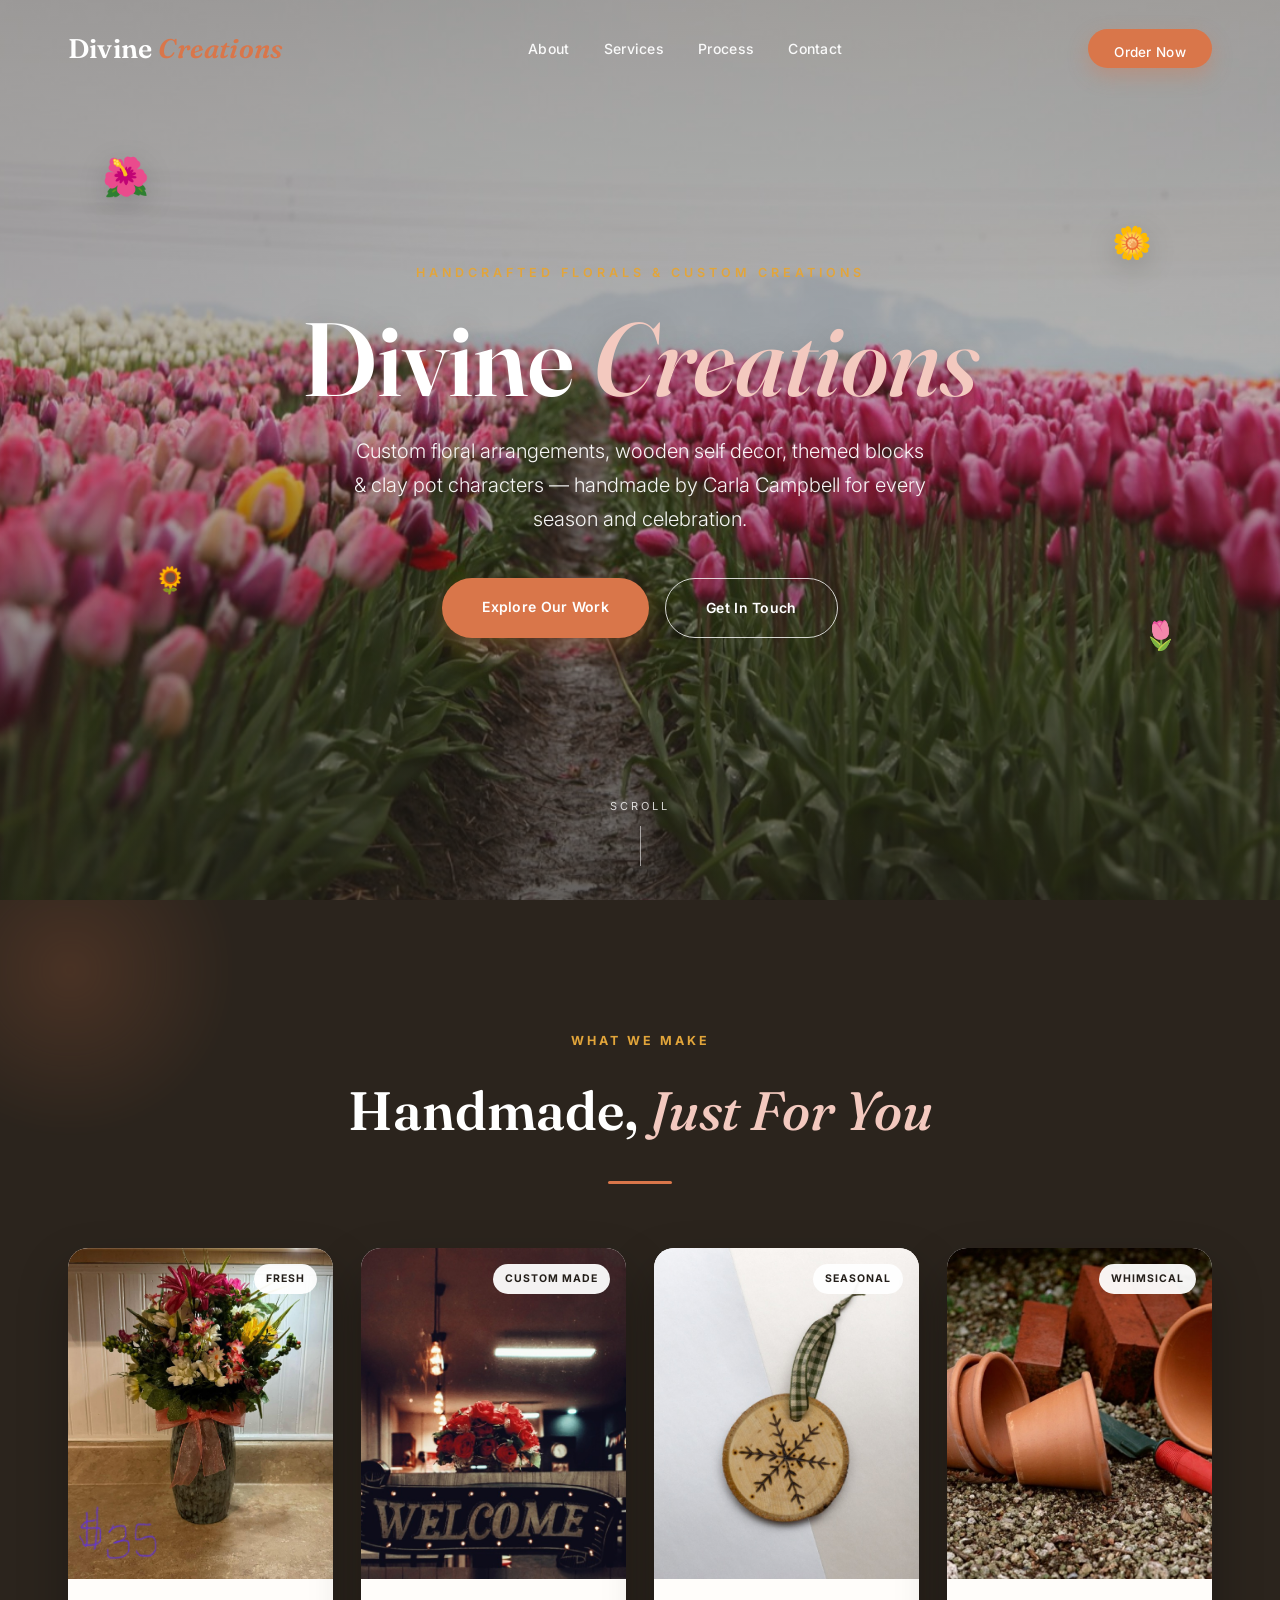
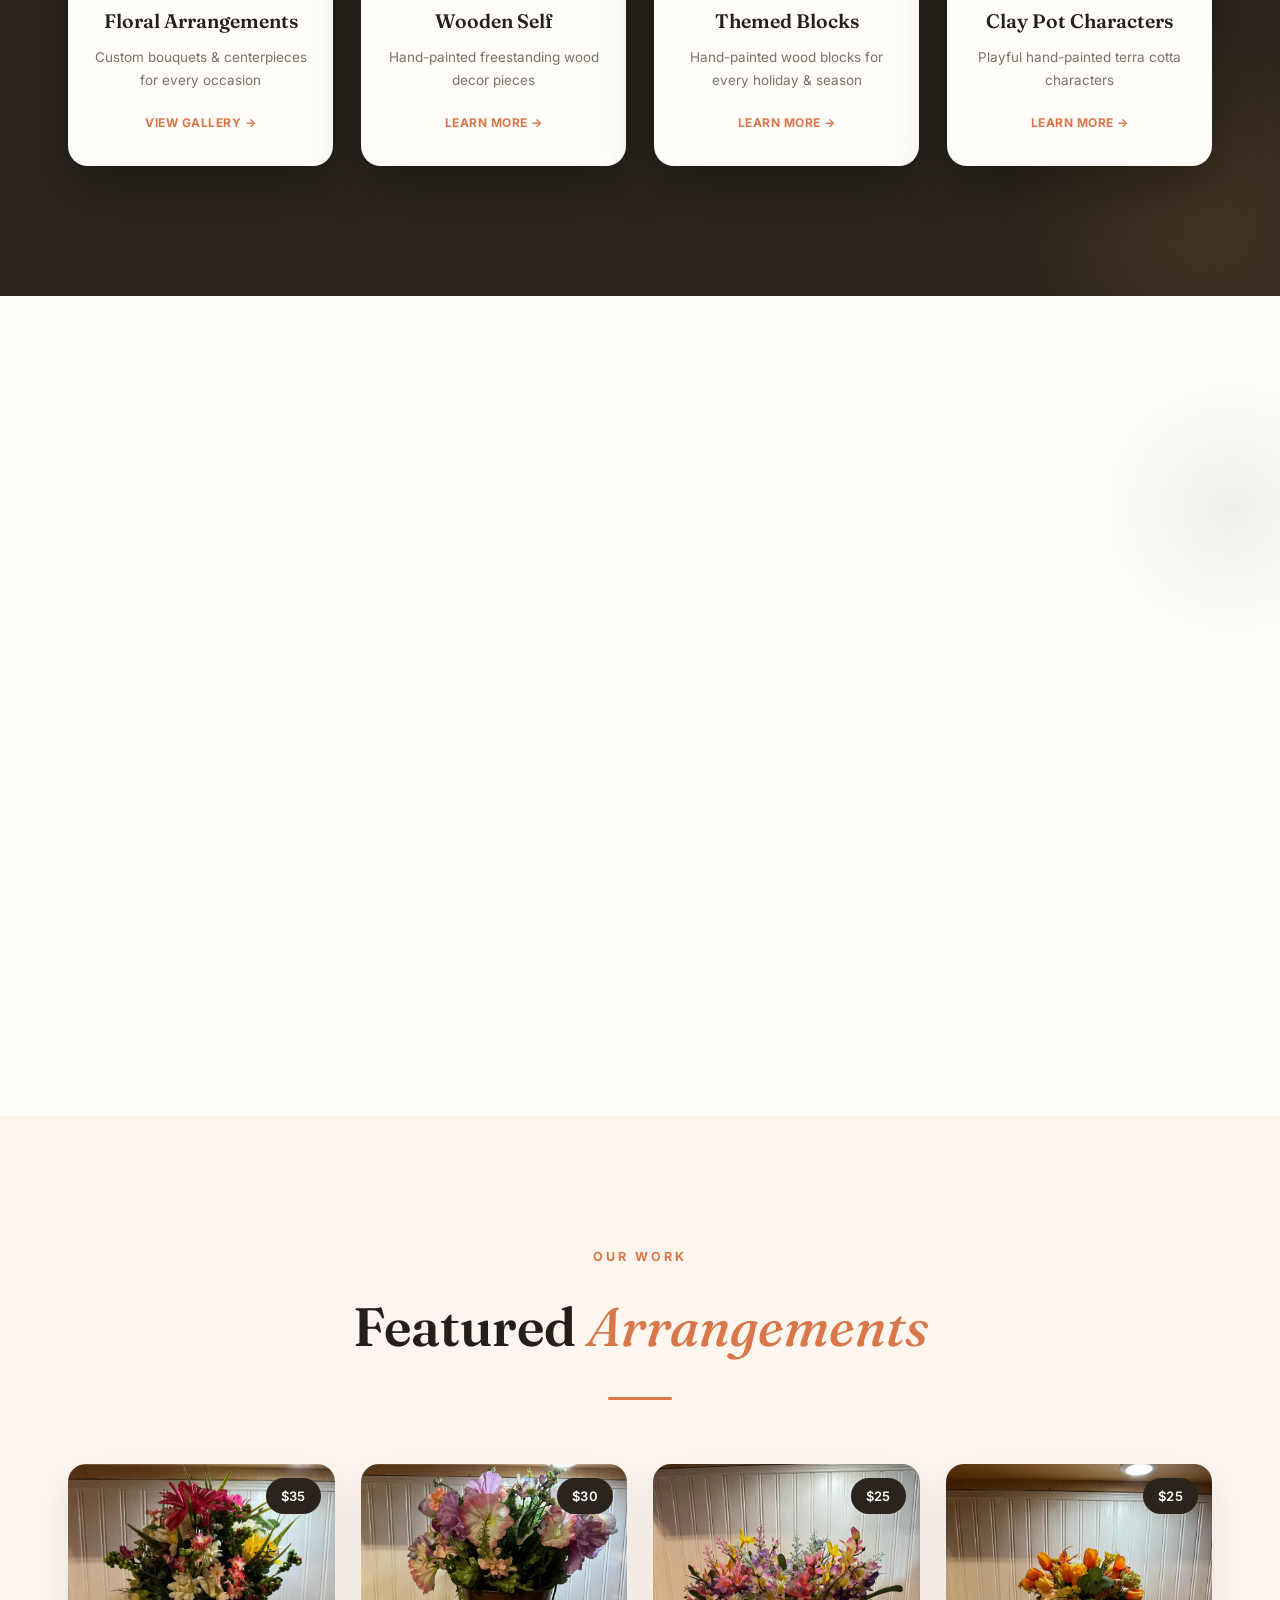
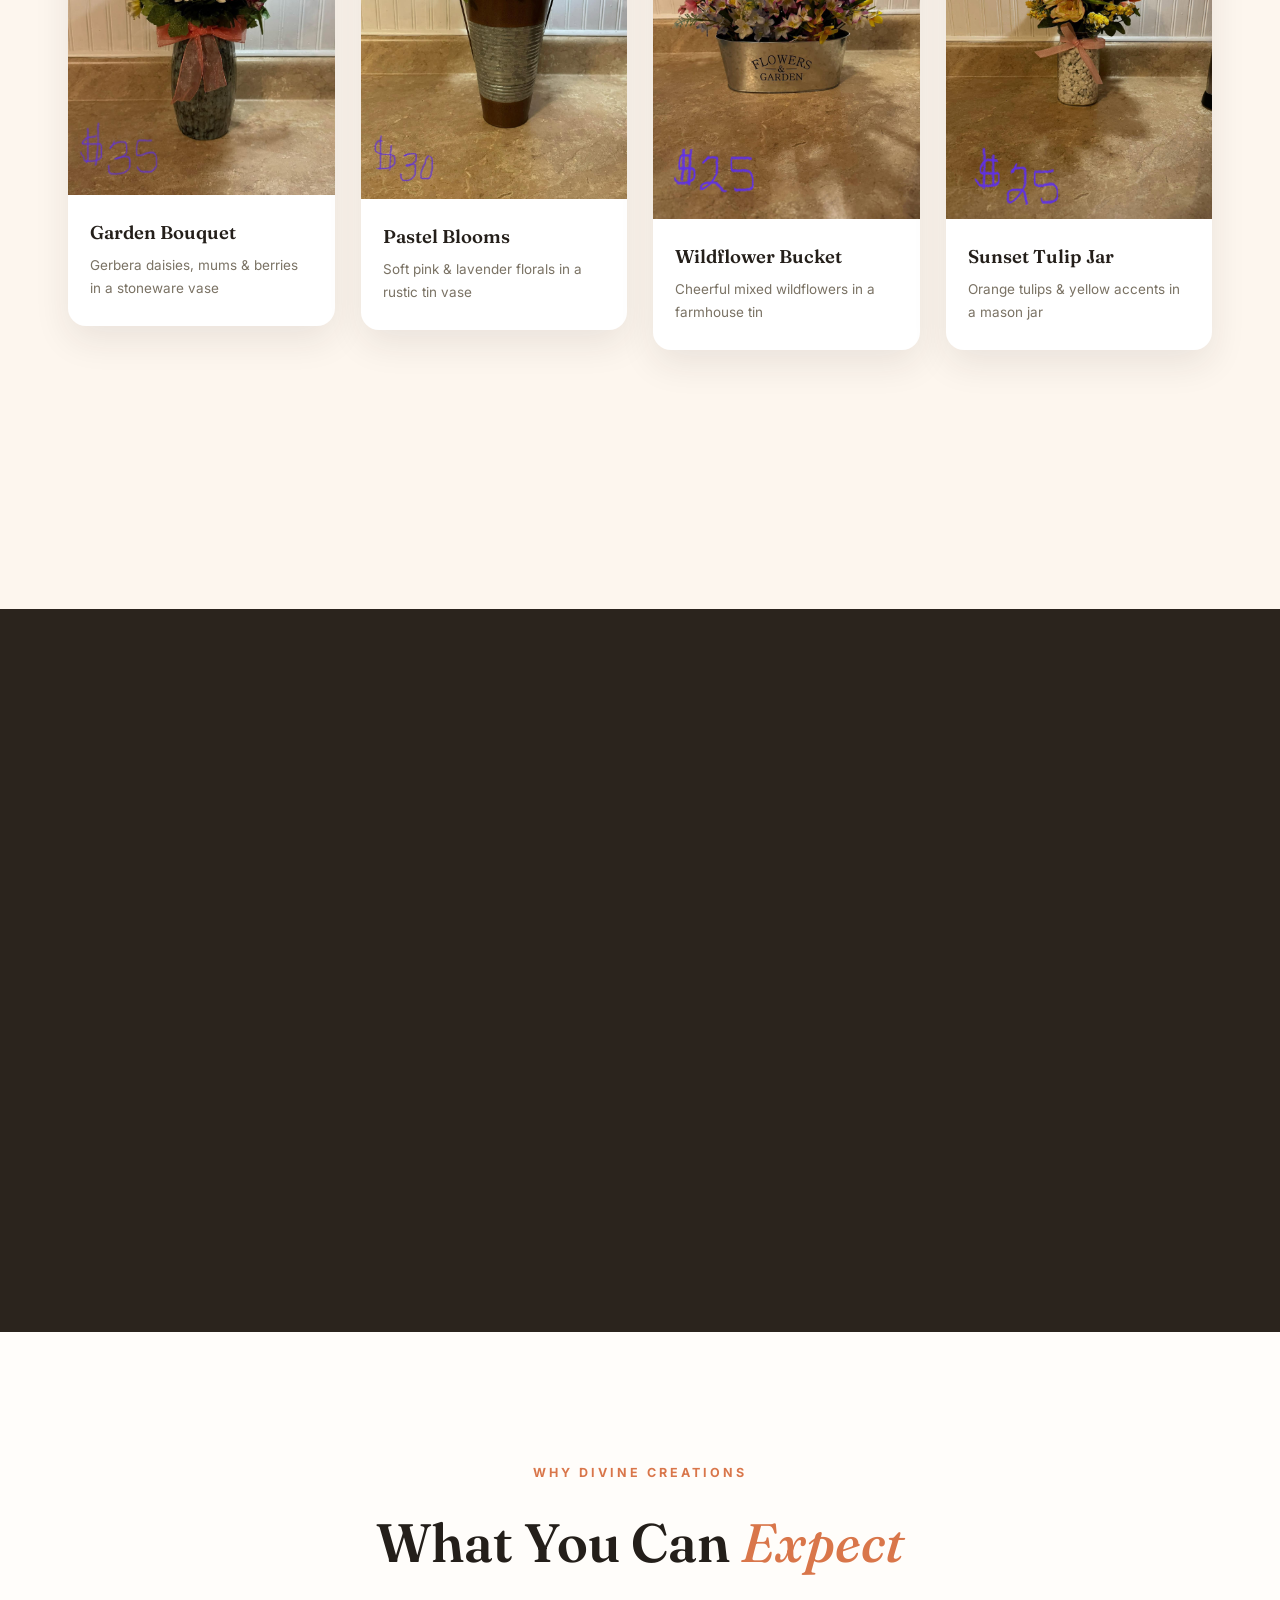
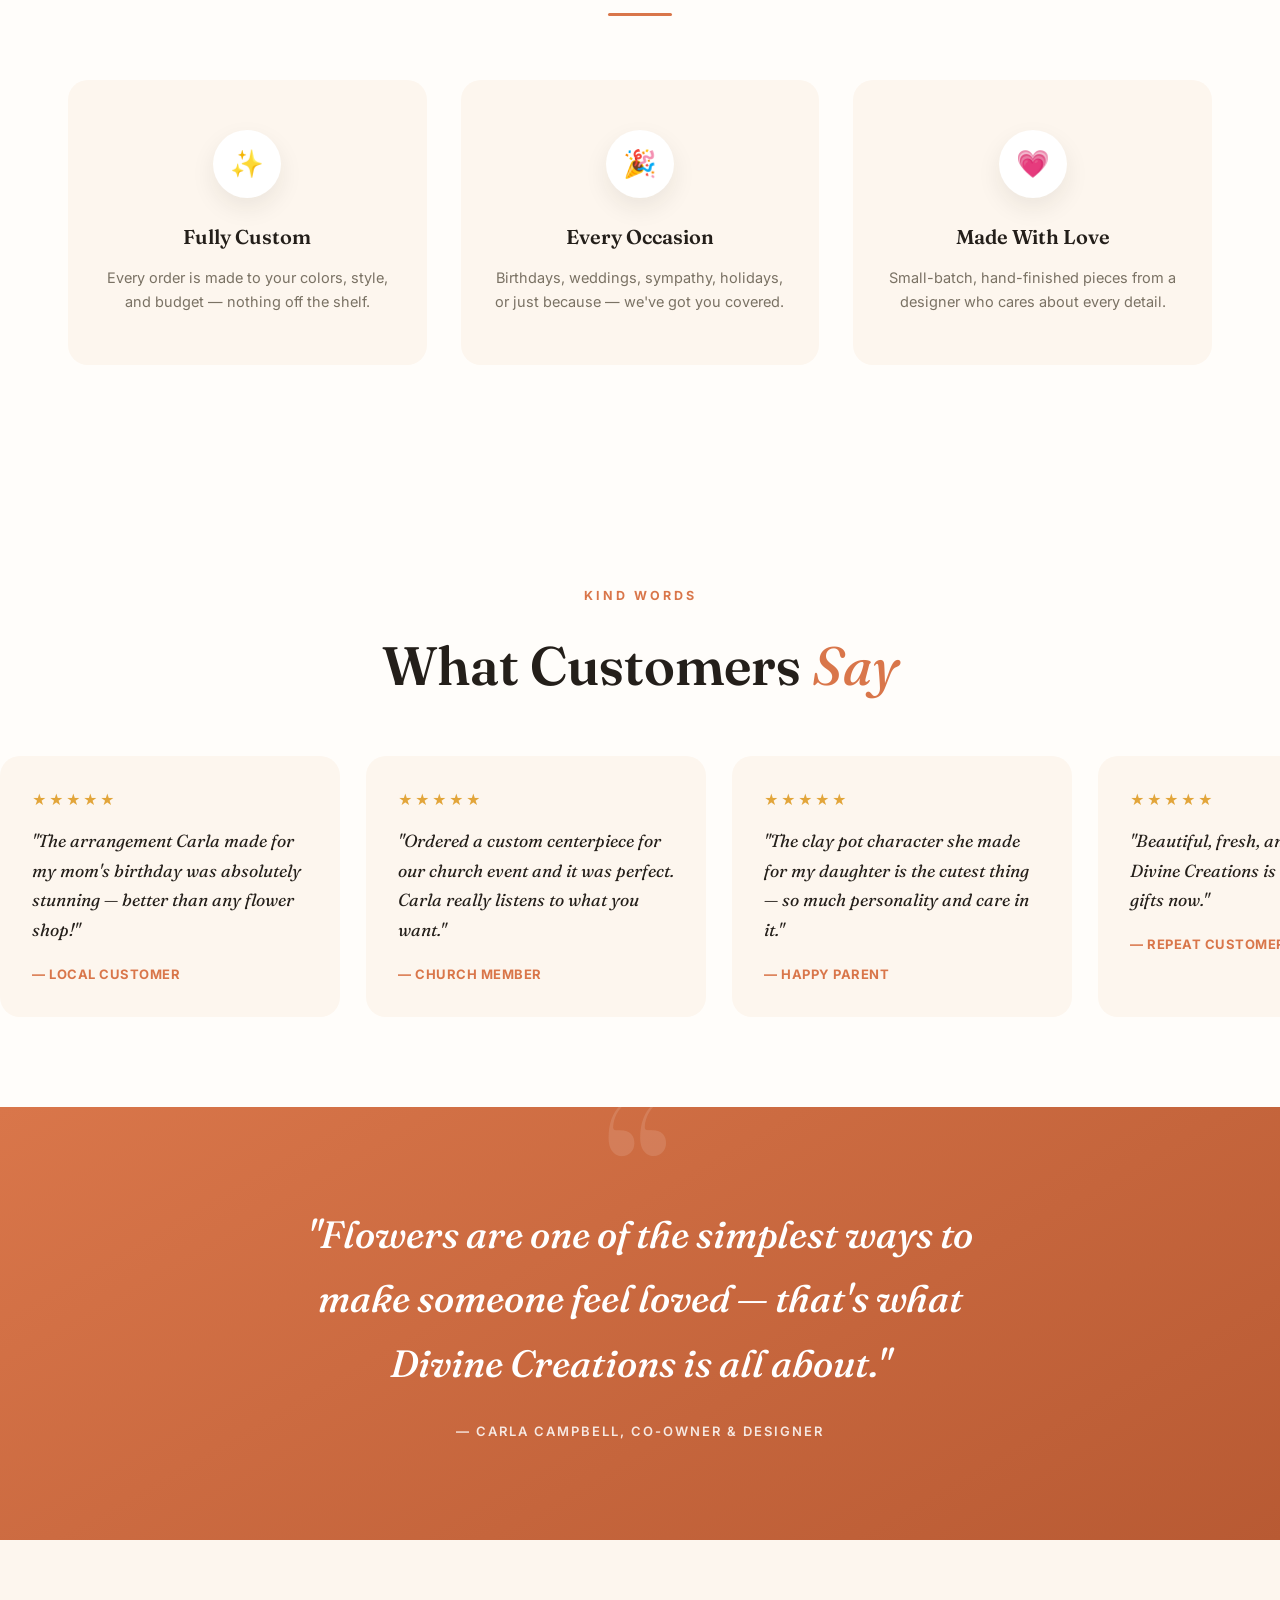
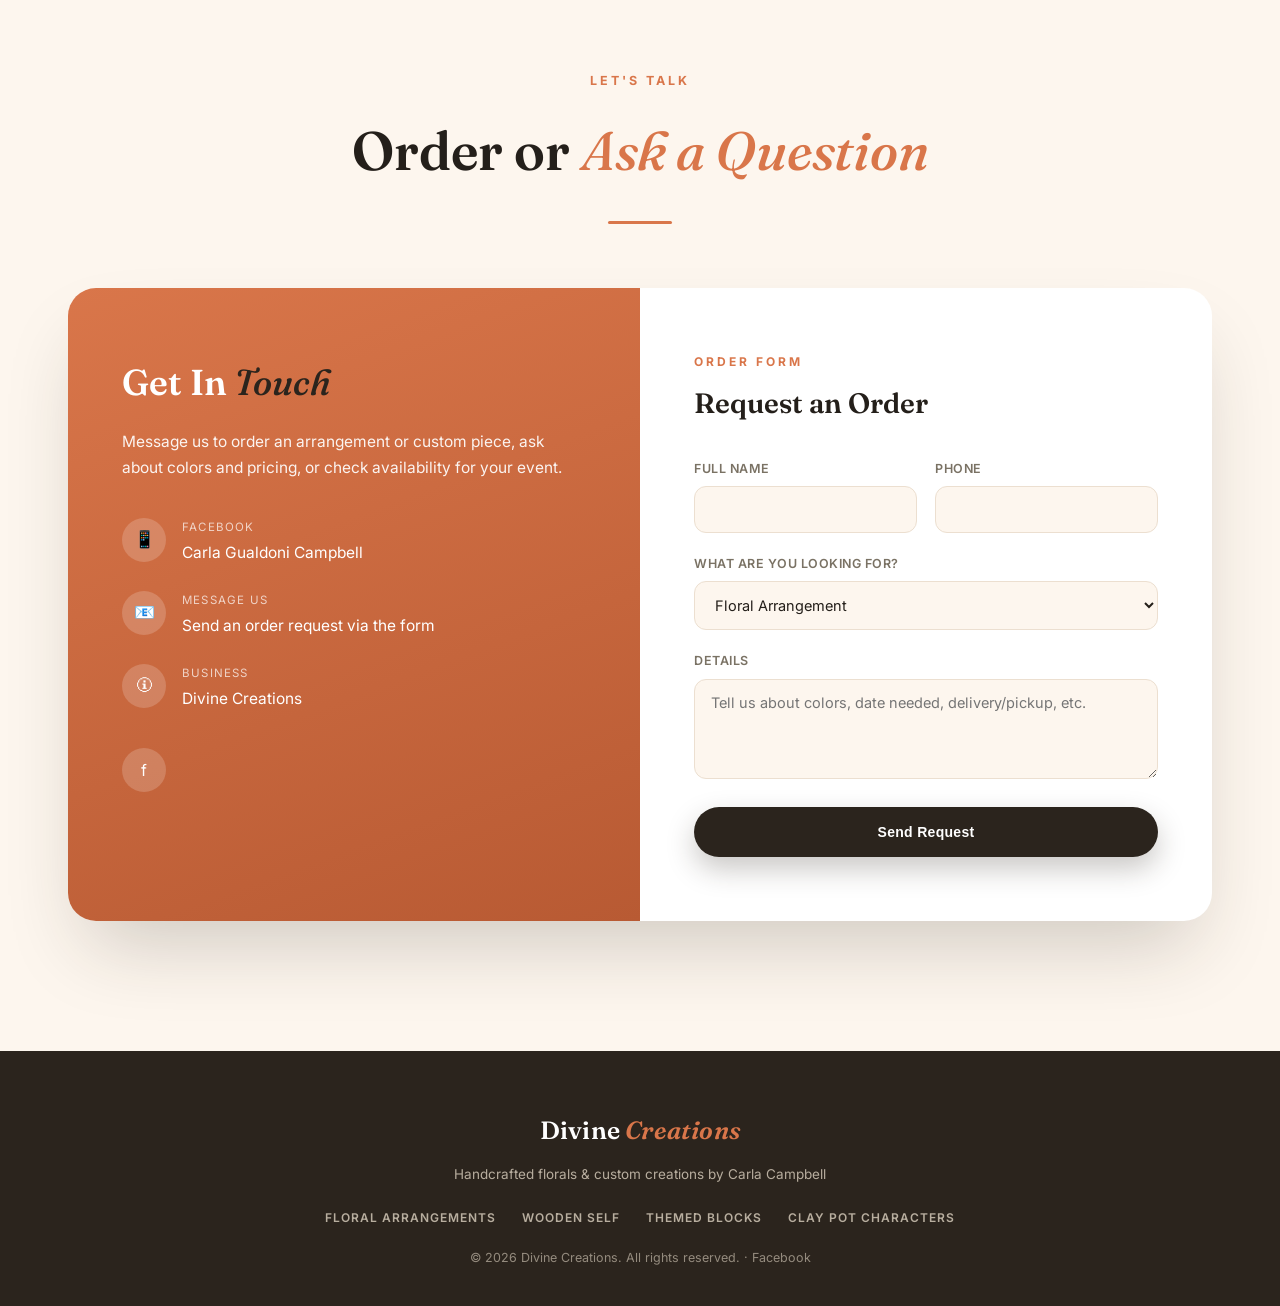
==== index.html @ dd509f38 "chore: move site files to repo root for GitHub Pages Co-Authored-By: Claude Sonnet 5 <noreply@anthro" ====
<!DOCTYPE html>
<html lang="en">
<head>
<meta charset="UTF-8">
<meta name="viewport" content="width=device-width, initial-scale=1.0">
<title>Divine Creations | Handcrafted Florals &amp; Custom Crafts by Carla Campbell</title>
<link rel="preconnect" href="https://fonts.googleapis.com">
<link rel="preconnect" href="https://fonts.gstatic.com" crossorigin>
<link href="https://fonts.googleapis.com/css2?family=Fraunces:ital,opsz,wght@0,9..144,400;0,9..144,500;0,9..144,600;0,9..144,700;1,9..144,500;1,9..144,600&family=Inter:wght@300;400;500;600;700&display=swap" rel="stylesheet">
<link rel="stylesheet" href="styles.css">
</head>
<body>

<header id="site-header">
  <div class="container nav">
    <a href="index.html" class="logo">Divine <span>Creations</span></a>
    <ul>
      <li><a class="nav-link" href="#about">About</a></li>
      <li class="has-dropdown">
        <a class="nav-link" href="#offerings">Services</a>
        <div class="dropdown">
          <a href="services/floral-arrangements.html"><span class="em">&#128144;</span> Floral Arrangements</a>
          <a href="services/wooden-self.html"><span class="em">&#129905;</span> Wooden Self</a>
          <a href="services/themed-blocks.html"><span class="em">&#127912;</span> Themed Blocks</a>
          <a href="services/clay-pot-characters.html"><span class="em">&#127994;</span> Clay Pot Characters</a>
        </div>
      </li>
      <li><a class="nav-link" href="#process">Process</a></li>
      <li><a class="nav-link" href="#contact">Contact</a></li>
    </ul>
    <a href="#contact" class="nav-link nav-cta">Order Now</a>
  </div>
</header>

<section class="hero">
  <div class="hero-bg" style="background-image:url('images/stock-flower-field.jpg')"></div>
  <span class="petal" style="top:16%; left:8%; font-size:38px; animation-delay:0s;">&#127802;</span>
  <span class="petal" style="top:62%; left:12%; font-size:26px; animation-delay:1.2s;">&#127803;</span>
  <span class="petal" style="top:24%; right:10%; font-size:32px; animation-delay:0.6s;">&#127804;</span>
  <span class="petal" style="top:68%; right:8%; font-size:28px; animation-delay:1.8s;">&#127799;</span>
  <div class="hero-inner">
    <p class="eyebrow">Handcrafted Florals &amp; Custom Creations</p>
    <h1>Divine <em>Creations</em></h1>
    <h2>Custom floral arrangements, wooden self decor, themed blocks &amp; clay pot characters &mdash; handmade by Carla Campbell for every season and celebration.</h2>
    <div class="btn-row">
      <a href="#offerings" class="btn">Explore Our Work</a>
      <a href="#contact" class="btn btn-outline">Get In Touch</a>
    </div>
  </div>
  <div class="scroll-cue"><span>Scroll</span><span class="line"></span></div>
</section>

<section class="offerings" id="offerings">
  <span class="blob" style="width:340px; height:340px; top:-100px; left:-100px; background:radial-gradient(circle, rgba(217,118,74,0.35), transparent 70%);"></span>
  <span class="blob" style="width:420px; height:420px; bottom:-140px; right:-140px; background:radial-gradient(circle, rgba(226,165,58,0.25), transparent 70%); animation-delay:3s;"></span>
  <div class="container">
    <div class="section-head reveal">
      <p class="eyebrow">What We Make</p>
      <h2>Handmade, <em>Just For You</em></h2>
      <div class="divider"></div>
    </div>
    <div class="offerings-grid">
      <a href="services/floral-arrangements.html" class="offer-card reveal pop stag-1">
        <div class="offer-img">
          <img src="images/arrangement-vase-ribbon.jpg" alt="Handcrafted floral arrangement">
          <span class="badge">Fresh</span>
        </div>
        <div class="offer-body">
          <h3>Floral Arrangements</h3>
          <p>Custom bouquets &amp; centerpieces for every occasion</p>
          <span class="link">View Gallery</span>
        </div>
      </a>
      <a href="services/wooden-self.html" class="offer-card reveal pop stag-2">
        <div class="offer-img">
          <img src="images/wooden-self-1.jpg" alt="Hand-painted wooden welcome sign decor">
          <span class="badge">Custom Made</span>
        </div>
        <div class="offer-body">
          <h3>Wooden Self</h3>
          <p>Hand-painted freestanding wood decor pieces</p>
          <span class="link">Learn More</span>
        </div>
      </a>
      <a href="services/themed-blocks.html" class="offer-card reveal pop stag-3">
        <div class="offer-img">
          <img src="images/themed-blocks-1.jpg" alt="Hand-painted wooden ornament block with snowflake design">
          <span class="badge">Seasonal</span>
        </div>
        <div class="offer-body">
          <h3>Themed Blocks</h3>
          <p>Hand-painted wood blocks for every holiday &amp; season</p>
          <span class="link">Learn More</span>
        </div>
      </a>
      <a href="services/clay-pot-characters.html" class="offer-card reveal pop stag-4">
        <div class="offer-img">
          <img src="images/clay-pot-1.jpg" alt="Terra cotta clay pots ready for painting into characters">
          <span class="badge">Whimsical</span>
        </div>
        <div class="offer-body">
          <h3>Clay Pot Characters</h3>
          <p>Playful hand-painted terra cotta characters</p>
          <span class="link">Learn More</span>
        </div>
      </a>
    </div>
  </div>
</section>

<section class="about" id="about">
  <span class="blob" style="width:260px; height:260px; top:10%; right:-80px; background:radial-gradient(circle, rgba(139,168,136,0.3), transparent 70%);"></span>
  <div class="container about-grid">
    <div class="about-photo reveal">
      <div class="ring"></div>
      <div class="frame"><img src="images/carla-campbell.jpg" alt="Carla Campbell, Co-Owner and Designer at Divine Creations"></div>
      <div class="tag"><div class="n">Carla Campbell</div><div class="r">Designer &amp; Co-Owner</div></div>
    </div>
    <div class="about-text reveal">
      <p class="eyebrow">Meet The Designer</p>
      <h2>Hi, I'm <em>Carla</em></h2>
      <p>I'm the Co-Owner and Designer behind Divine Creations, where every piece is handmade with care and a personal touch &mdash; from fresh floral arrangements to wooden decor, painted blocks, and clay pot characters.</p>
      <p>Outside of Divine Creations, I serve as Church Administrator at Whiteash Free Will Baptist Church, and I'm a proud alum of John A. Logan College. Faith, family, and creativity guide everything I make.</p>
      <div class="about-credentials">
        <div class="credential"><span class="dot"></span> Co-Owner &amp; Designer, Divine Creations</div>
        <div class="credential"><span class="dot"></span> Church Administrator, Whiteash Free Will Baptist Church</div>
        <div class="credential"><span class="dot"></span> John A. Logan College</div>
      </div>
    </div>
  </div>
</section>

<section class="gallery" id="gallery">
  <div class="container">
    <div class="section-head reveal">
      <p class="eyebrow">Our Work</p>
      <h2>Featured <em>Arrangements</em></h2>
      <div class="divider"></div>
    </div>
    <div class="masonry no-mb">
      <div class="card reveal stag-1">
        <div class="card-img">
          <img src="images/arrangement-vase-ribbon.jpg" alt="Mixed daisy and gerbera bouquet in stone vase with coral ribbon">
          <span class="price-tag">$35</span>
        </div>
        <div class="card-body"><h3>Garden Bouquet</h3><p>Gerbera daisies, mums &amp; berries in a stoneware vase</p></div>
      </div>
      <div class="card reveal stag-2">
        <div class="card-img">
          <img src="images/arrangement-tin-pastel.jpg" alt="Pastel pink and lavender floral arrangement in galvanized tin vase">
          <span class="price-tag">$30</span>
        </div>
        <div class="card-body"><h3>Pastel Blooms</h3><p>Soft pink &amp; lavender florals in a rustic tin vase</p></div>
      </div>
      <div class="card reveal stag-3">
        <div class="card-img">
          <img src="images/arrangement-wildflower-bucket.jpg" alt="Colorful wildflower arrangement in Flowers and Garden tin bucket">
          <span class="price-tag">$25</span>
        </div>
        <div class="card-body"><h3>Wildflower Bucket</h3><p>Cheerful mixed wildflowers in a farmhouse tin</p></div>
      </div>
      <div class="card reveal stag-4">
        <div class="card-img">
          <img src="images/arrangement-masonjar-tulips.jpg" alt="Orange tulip and floral arrangement in mason jar with pink ribbon">
          <span class="price-tag">$25</span>
        </div>
        <div class="card-body"><h3>Sunset Tulip Jar</h3><p>Orange tulips &amp; yellow accents in a mason jar</p></div>
      </div>
    </div>
    <div style="text-align:center; margin-top:56px;" class="reveal">
      <a href="services/floral-arrangements.html" class="btn btn-dark">View Full Floral Gallery</a>
    </div>
  </div>
</section>

<section class="process" id="process">
  <div class="container process-grid">
    <div class="process-photo reveal">
      <img src="images/stock-florist-at-work.jpg" alt="Florist carefully arranging fresh flowers by hand">
    </div>
    <div class="reveal">
      <p class="eyebrow">Our Craft</p>
      <h2>Every Piece, <em>Hand-Made</em></h2>
      <p>Each creation starts with a conversation &mdash; your colors, your occasion, your style. From there, every piece is designed and finished by hand, no two exactly alike.</p>
      <div class="steps">
        <div class="step"><span class="num">01</span><div class="txt"><strong>Consult</strong><span>Share your vision, budget, and occasion with us</span></div></div>
        <div class="step"><span class="num">02</span><div class="txt"><strong>Design</strong><span>Carla hand-selects materials, colors &amp; accents</span></div></div>
        <div class="step"><span class="num">03</span><div class="txt"><strong>Deliver</strong><span>Pickup or local delivery, ready for your moment</span></div></div>
      </div>
    </div>
  </div>
</section>

<section class="services" id="services">
  <div class="container">
    <div class="section-head reveal">
      <p class="eyebrow">Why Divine Creations</p>
      <h2>What You Can <em>Expect</em></h2>
      <div class="divider"></div>
    </div>
    <div class="services-grid">
      <div class="service reveal stag-1">
        <div class="icon">&#10024;</div>
        <h3>Fully Custom</h3>
        <p>Every order is made to your colors, style, and budget &mdash; nothing off the shelf.</p>
      </div>
      <div class="service reveal stag-2">
        <div class="icon">&#127881;</div>
        <h3>Every Occasion</h3>
        <p>Birthdays, weddings, sympathy, holidays, or just because &mdash; we've got you covered.</p>
      </div>
      <div class="service reveal stag-3">
        <div class="icon">&#128151;</div>
        <h3>Made With Love</h3>
        <p>Small-batch, hand-finished pieces from a designer who cares about every detail.</p>
      </div>
    </div>
  </div>
</section>

<div class="marquee-wrap">
  <div class="section-head reveal" style="margin-bottom:44px;">
    <p class="eyebrow">Kind Words</p>
    <h2>What Customers <em>Say</em></h2>
  </div>
  <div class="marquee-track">
    <div class="t-card"><div class="stars">&#9733;&#9733;&#9733;&#9733;&#9733;</div><p>"The arrangement Carla made for my mom's birthday was absolutely stunning &mdash; better than any flower shop!"</p><div class="who">&mdash; Local Customer</div></div>
    <div class="t-card"><div class="stars">&#9733;&#9733;&#9733;&#9733;&#9733;</div><p>"Ordered a custom centerpiece for our church event and it was perfect. Carla really listens to what you want."</p><div class="who">&mdash; Church Member</div></div>
    <div class="t-card"><div class="stars">&#9733;&#9733;&#9733;&#9733;&#9733;</div><p>"The clay pot character she made for my daughter is the cutest thing &mdash; so much personality and care in it."</p><div class="who">&mdash; Happy Parent</div></div>
    <div class="t-card"><div class="stars">&#9733;&#9733;&#9733;&#9733;&#9733;</div><p>"Beautiful, fresh, and affordable. Divine Creations is my go-to for gifts now."</p><div class="who">&mdash; Repeat Customer</div></div>
    <div class="t-card"><div class="stars">&#9733;&#9733;&#9733;&#9733;&#9733;</div><p>"The arrangement Carla made for my mom's birthday was absolutely stunning &mdash; better than any flower shop!"</p><div class="who">&mdash; Local Customer</div></div>
    <div class="t-card"><div class="stars">&#9733;&#9733;&#9733;&#9733;&#9733;</div><p>"Ordered a custom centerpiece for our church event and it was perfect. Carla really listens to what you want."</p><div class="who">&mdash; Church Member</div></div>
    <div class="t-card"><div class="stars">&#9733;&#9733;&#9733;&#9733;&#9733;</div><p>"The clay pot character she made for my daughter is the cutest thing &mdash; so much personality and care in it."</p><div class="who">&mdash; Happy Parent</div></div>
    <div class="t-card"><div class="stars">&#9733;&#9733;&#9733;&#9733;&#9733;</div><p>"Beautiful, fresh, and affordable. Divine Creations is my go-to for gifts now."</p><div class="who">&mdash; Repeat Customer</div></div>
  </div>
</div>

<div class="band">
  <div class="container">
    <blockquote class="reveal">"Flowers are one of the simplest ways to make someone feel loved &mdash; that's what Divine Creations is all about."</blockquote>
    <cite>&mdash; Carla Campbell, Co-Owner &amp; Designer</cite>
  </div>
</div>

<section class="contact" id="contact">
  <div class="container">
    <div class="section-head reveal">
      <p class="eyebrow">Let's Talk</p>
      <h2>Order or <em>Ask a Question</em></h2>
      <div class="divider"></div>
    </div>
    <div class="contact-grid reveal">
      <div class="contact-info">
        <h2>Get In <em>Touch</em></h2>
        <p class="lead">Message us to order an arrangement or custom piece, ask about colors and pricing, or check availability for your event.</p>
        <div class="contact-item"><div class="ic">&#128241;</div><div><div class="label">Facebook</div><div class="value">Carla Gualdoni Campbell</div></div></div>
        <div class="contact-item"><div class="ic">&#128231;</div><div><div class="label">Message Us</div><div class="value">Send an order request via the form</div></div></div>
        <div class="contact-item"><div class="ic">&#128712;</div><div><div class="label">Business</div><div class="value">Divine Creations</div></div></div>
        <div class="social-row"><a href="https://www.facebook.com/carla.gualdonicampbell/" target="_blank" rel="noopener" aria-label="Facebook">f</a></div>
      </div>
      <div class="contact-form">
        <p class="eyebrow">Order Form</p>
        <h3>Request an Order</h3>
        <form onsubmit="event.preventDefault(); alert('Thanks! Your request has been noted. Carla will reach out to confirm details.');">
          <div class="field-row">
            <div class="field"><label for="name">Full Name</label><input type="text" id="name" required></div>
            <div class="field"><label for="phone">Phone</label><input type="tel" id="phone" required></div>
          </div>
          <div class="field">
            <label for="occasion">What Are You Looking For?</label>
            <select id="occasion">
              <option>Floral Arrangement</option>
              <option>Wooden Self Piece</option>
              <option>Themed Block</option>
              <option>Clay Pot Character</option>
              <option>Custom Request</option>
            </select>
          </div>
          <div class="field"><label for="message">Details</label><textarea id="message" placeholder="Tell us about colors, date needed, delivery/pickup, etc."></textarea></div>
          <button type="submit" class="btn btn-dark">Send Request</button>
        </form>
      </div>
    </div>
  </div>
</section>

<footer>
  <div class="container">
    <div class="logo">Divine <span>Creations</span></div>
    <p>Handcrafted florals &amp; custom creations by Carla Campbell</p>
    <div class="fnav">
      <a href="services/floral-arrangements.html">Floral Arrangements</a>
      <a href="services/wooden-self.html">Wooden Self</a>
      <a href="services/themed-blocks.html">Themed Blocks</a>
      <a href="services/clay-pot-characters.html">Clay Pot Characters</a>
    </div>
    <p class="fline">&copy; 2026 Divine Creations. All rights reserved. &middot; <a href="https://www.facebook.com/carla.gualdonicampbell/" target="_blank" rel="noopener">Facebook</a></p>
  </div>
</footer>

<script src="script.js"></script>
</body>
</html>
---- styles.css ----
:root {
  --ink: #241f1a;
  --cream: #fdf6ee;
  --paper: #fffdfa;
  --terracotta: #d9764a;
  --terracotta-deep: #b85a33;
  --blush: #f3c9bf;
  --sage: #8ba888;
  --sage-deep: #5f7a5c;
  --gold: #e2a53a;
  --deep: #2b241d;
  --line: #ecdfd0;
  --muted: #7a7264;
}
* { box-sizing: border-box; margin: 0; padding: 0; }
html { scroll-behavior: smooth; }
body {
  font-family: 'Inter', sans-serif;
  background: var(--cream);
  color: var(--ink);
  line-height: 1.7;
  font-weight: 400;
  overflow-x: hidden;
}
a { color: inherit; }
img { max-width: 100%; display: block; }
.container { max-width: 1200px; margin: 0 auto; padding: 0 28px; }
h1, h2, h3 { font-family: 'Fraunces', serif; }
.script { font-family: 'Fraunces', serif; font-style: italic; }

.reveal { opacity: 0; transform: translateY(34px); transition: opacity 0.9s cubic-bezier(.2,.7,.2,1), transform 0.9s cubic-bezier(.2,.7,.2,1); }
.reveal.in { opacity: 1; transform: translateY(0); }
.reveal.pop { transform: translateY(20px) scale(0.94); }
.reveal.pop.in { transform: translateY(0) scale(1); }
.reveal.stag-1.in { transition-delay: 0.08s; }
.reveal.stag-2.in { transition-delay: 0.18s; }
.reveal.stag-3.in { transition-delay: 0.28s; }
.reveal.stag-4.in { transition-delay: 0.38s; }
.reveal.stag-5.in { transition-delay: 0.48s; }
.reveal.stag-6.in { transition-delay: 0.58s; }

/* Blobs */
.blob { position: absolute; border-radius: 50%; filter: blur(2px); opacity: 0.5; z-index: 0; animation: blobFloat 14s ease-in-out infinite; }
@keyframes blobFloat {
  0%, 100% { transform: translate(0,0) scale(1); }
  33% { transform: translate(20px,-26px) scale(1.06); }
  66% { transform: translate(-18px,16px) scale(0.96); }
}
.petal { position: absolute; pointer-events: none; z-index: 1; animation: float 8s ease-in-out infinite; filter: drop-shadow(0 8px 14px rgba(0,0,0,0.15)); }
@keyframes float {
  0%, 100% { transform: translateY(0) rotate(0deg); }
  50% { transform: translateY(-24px) rotate(10deg); }
}
@keyframes spinSlow { from { transform: rotate(0deg); } to { transform: rotate(360deg); } }

/* Header */
header {
  position: fixed; top: 0; left: 0; right: 0; z-index: 300;
  background: transparent;
  transition: background 0.4s ease, box-shadow 0.4s ease, padding 0.4s ease;
  padding: 26px 0;
}
header.scrolled {
  background: rgba(253,246,238,0.94);
  backdrop-filter: blur(10px);
  box-shadow: 0 4px 30px rgba(43,36,29,0.08);
  padding: 14px 0;
}
.nav { display: flex; align-items: center; justify-content: space-between; position: relative; }
.logo {
  font-family: 'Fraunces', serif; font-optical-sizing: auto;
  font-size: 27px; font-weight: 600; letter-spacing: 0.2px;
  color: #fff; transition: color 0.4s ease; text-decoration: none;
}
header.scrolled .logo { color: var(--ink); }
.logo span { color: var(--terracotta); font-style: italic; }
.nav ul { list-style: none; display: flex; gap: 34px; align-items: center; }
.nav a.nav-link {
  text-decoration: none; font-size: 14px; letter-spacing: 0.3px;
  color: rgba(255,255,255,0.95); position: relative; padding-bottom: 4px; font-weight: 500;
  transition: color 0.4s ease;
}
header.scrolled .nav a.nav-link { color: var(--ink); }
.nav a.nav-link::after {
  content: ""; position: absolute; left: 0; bottom: 0; width: 0; height: 2px;
  background: var(--terracotta); border-radius: 2px; transition: width 0.3s ease;
}
.nav a.nav-link:hover::after { width: 100%; }
.nav-cta {
  background: var(--terracotta); color: #fff !important;
  padding: 12px 26px; border-radius: 30px; font-size: 13.5px !important;
  letter-spacing: 0.3px; text-decoration: none; box-shadow: 0 8px 20px rgba(217,118,74,0.35);
  transition: transform 0.25s, box-shadow 0.25s;
}
.nav-cta:hover { transform: translateY(-2px); box-shadow: 0 12px 26px rgba(217,118,74,0.45); }
.nav-cta::after { display: none; }

.has-dropdown { position: relative; }
.dropdown {
  position: absolute; top: 100%; left: 50%; transform: translateX(-50%) translateY(12px);
  background: #fff; border-radius: 14px; box-shadow: 0 30px 60px rgba(43,36,29,0.18);
  padding: 12px; display: grid; grid-template-columns: 1fr; gap: 3px; width: 250px;
  opacity: 0; pointer-events: none; transition: opacity 0.25s ease, transform 0.25s ease;
}
.has-dropdown:hover .dropdown { opacity: 1; pointer-events: auto; transform: translateX(-50%) translateY(0); }
.dropdown a {
  display: flex; align-items: center; gap: 10px;
  padding: 11px 14px; border-radius: 9px; text-decoration: none;
  color: var(--ink) !important; font-size: 14px; font-weight: 500; letter-spacing: 0 !important;
  transition: background 0.2s, transform 0.2s;
}
.dropdown a::after { display: none; }
.dropdown a:hover { background: var(--cream); transform: translateX(3px); }
.dropdown a .em { font-size: 18px; }

/* Buttons */
.btn {
  display: inline-block; background: var(--terracotta); color: #fff;
  padding: 17px 40px; border-radius: 40px; text-decoration: none;
  font-size: 14px; font-weight: 600; letter-spacing: 0.3px;
  transition: background 0.3s, transform 0.25s, box-shadow 0.3s;
  border: none; cursor: pointer; box-shadow: 0 12px 28px rgba(217,118,74,0.3);
}
.btn:hover { background: var(--terracotta-deep); transform: translateY(-3px); box-shadow: 0 18px 36px rgba(217,118,74,0.4); }
.btn-outline { background: transparent; border: 1.5px solid rgba(255,255,255,0.8); color: #fff; box-shadow: none; }
.btn-outline:hover { background: rgba(255,255,255,0.15); border-color: #fff; }
.btn-dark { background: var(--deep); box-shadow: 0 12px 28px rgba(43,36,29,0.25); }
.btn-dark:hover { background: #17130f; }
.btn-row { display: flex; gap: 16px; justify-content: center; flex-wrap: wrap; }

/* Hero (home) */
.hero {
  position: relative; min-height: 100vh;
  display: flex; align-items: center; justify-content: center;
  text-align: center; overflow: hidden; background: var(--cream);
}
.hero-bg { position: absolute; inset: 0; background-size: cover; background-position: center 58%; }
.hero::before {
  content: ""; position: absolute; inset: 0;
  background: linear-gradient(180deg, rgba(36,31,26,0.42) 0%, rgba(36,31,26,0.28) 45%, rgba(36,31,26,0.6) 100%);
  z-index: 1;
}
.hero-inner { position: relative; z-index: 2; max-width: 820px; padding: 0 24px; color: #fff; }
.hero p.eyebrow {
  text-transform: uppercase; letter-spacing: 4px; font-size: 12.5px; margin-bottom: 22px;
  color: var(--gold); font-weight: 600;
}
.hero h1 {
  font-size: clamp(48px, 9vw, 104px); font-weight: 600; margin-bottom: 22px; line-height: 1.02;
  text-shadow: 0 4px 30px rgba(0,0,0,0.25);
}
.hero h1 em { font-style: italic; color: var(--blush); font-weight: 500; }
.hero h2 {
  font-family: 'Inter', sans-serif; font-weight: 300;
  font-size: clamp(16px, 2vw, 20px); margin-bottom: 42px;
  max-width: 580px; margin-left: auto; margin-right: auto; opacity: 0.95;
}
.scroll-cue {
  position: absolute; bottom: 34px; left: 50%; transform: translateX(-50%);
  z-index: 2; color: rgba(255,255,255,0.8); font-size: 11px; letter-spacing: 3px;
  text-transform: uppercase; display: flex; flex-direction: column; align-items: center; gap: 10px;
}
.scroll-cue .line { width: 1px; height: 40px; background: rgba(255,255,255,0.55); animation: dropline 1.8s ease-in-out infinite; }
@keyframes dropline { 0% { transform: scaleY(0); transform-origin: top; opacity: 0.4;} 50% {transform: scaleY(1); transform-origin: top; opacity:1;} 51% {transform-origin: bottom;} 100% {transform: scaleY(0); transform-origin: bottom; opacity: 0.4;} }

/* Sub-page hero (services) — photo backed */
.subhero {
  position: relative; min-height: 58vh; display: flex; align-items: center; justify-content: center;
  text-align: center; color: #fff; overflow: hidden; background-size: cover; background-position: center;
}
.subhero::before {
  content: ""; position: absolute; inset: 0; z-index: 0;
  background: linear-gradient(180deg, rgba(30,25,20,0.55) 0%, rgba(30,25,20,0.35) 40%, rgba(30,25,20,0.72) 100%);
}
.subhero-inner { position: relative; z-index: 2; max-width: 700px; padding: 120px 24px 0; }
.breadcrumb { font-size: 12.5px; letter-spacing: 1.5px; text-transform: uppercase; opacity: 0.75; margin-bottom: 22px; }
.breadcrumb a { text-decoration: none; color: var(--gold); }
.breadcrumb a:hover { text-decoration: underline; }
.subhero h1 { font-size: clamp(40px, 6.5vw, 66px); font-weight: 600; margin-bottom: 18px; }
.subhero h1 em { color: var(--blush); font-style: italic; font-weight: 500; }
.subhero p { font-family: 'Inter', sans-serif; font-weight: 300; font-size: clamp(16px, 2vw, 19px); opacity: 0.92; max-width: 560px; margin: 0 auto; }

section { padding: 130px 0; position: relative; }
.section-head { text-align: center; max-width: 640px; margin: 0 auto 64px; }
.section-head .eyebrow { text-transform: uppercase; letter-spacing: 3px; font-size: 12.5px; color: var(--terracotta); font-weight: 700; }
.section-head h2 { font-weight: 600; font-size: clamp(34px, 5vw, 54px); color: var(--ink); margin: 14px 0 18px; }
.section-head h2 em { color: var(--terracotta); font-style: italic; font-weight: 500; }
.section-head p { color: var(--muted); font-size: 16.5px; font-weight: 400; }
.divider { width: 64px; height: 3px; background: var(--terracotta); margin: 24px auto 0; border-radius: 3px; }

/* About */
.about { background: var(--paper); overflow: hidden; }
.about-grid { display: grid; grid-template-columns: 420px 1fr; gap: 80px; align-items: center; }
.about-photo { position: relative; }
.about-photo .frame { position: relative; border-radius: 24px; overflow: hidden; box-shadow: 0 40px 70px -20px rgba(43,36,29,0.3); }
.about-photo img { width: 100%; }
.about-photo .ring { position: absolute; top: -24px; right: -24px; bottom: 24px; left: 24px; border: 2px solid var(--terracotta); border-radius: 24px; z-index: -1; }
.about-photo .tag {
  position: absolute; bottom: -26px; left: -26px; background: #fff; color: var(--ink);
  padding: 20px 28px; border-radius: 18px; box-shadow: 0 20px 40px rgba(43,36,29,0.18);
}
.about-photo .tag .n { font-family: 'Fraunces', serif; font-size: 19px; margin-bottom: 3px; font-weight: 600; }
.about-photo .tag .r { font-size: 11.5px; letter-spacing: 0.5px; color: var(--terracotta); text-transform: uppercase; font-weight: 700; }
.about-text .eyebrow { text-transform: uppercase; letter-spacing: 3px; font-size: 12.5px; color: var(--terracotta); font-weight: 700; }
.about-text h2 { font-weight: 600; font-size: clamp(32px, 4vw, 48px); color: var(--ink); margin: 14px 0 22px; }
.about-text h2 em { color: var(--terracotta); font-style: italic; font-weight: 500; }
.about-text p { margin-bottom: 18px; color: var(--muted); font-size: 16.5px; }
.about-credentials { margin-top: 30px; display: flex; flex-direction: column; gap: 14px; }
.credential { display: flex; align-items: center; gap: 14px; font-size: 15px; color: var(--ink); font-weight: 500; }
.credential .dot { width: 9px; height: 9px; border-radius: 50%; background: var(--terracotta); flex-shrink: 0; }

/* Services grid (home) */
.offerings { background: var(--deep); position: relative; overflow: hidden; }
.offerings .section-head .eyebrow { color: var(--gold); }
.offerings .section-head h2 { color: #fff; }
.offerings .section-head h2 em { color: var(--blush); }
.offerings .section-head p { color: #d3cabd; }
.offerings-grid { display: grid; grid-template-columns: repeat(4, 1fr); gap: 28px; position: relative; z-index: 1; }
.offer-card {
  background: var(--paper); border-radius: 20px; overflow: hidden;
  text-decoration: none; color: var(--ink);
  box-shadow: 0 24px 50px rgba(0,0,0,0.28);
  transition: transform 0.45s cubic-bezier(.2,.8,.2,1), box-shadow 0.45s;
  display: block;
}
.offer-card:hover { transform: translateY(-14px) rotate(-0.6deg); box-shadow: 0 36px 70px rgba(0,0,0,0.4); }
.offer-img { aspect-ratio: 4/5; position: relative; overflow: hidden; }
.offer-img img { width: 100%; height: 100%; object-fit: cover; transition: transform 0.7s ease; }
.offer-card:hover .offer-img img { transform: scale(1.1) rotate(1deg); }
.offer-img .badge { position: absolute; top: 16px; right: 16px; background: rgba(255,255,255,0.94); color: var(--ink); font-size: 10.5px; text-transform: uppercase; letter-spacing: 1px; font-weight: 700; padding: 6px 12px; border-radius: 30px; z-index: 2; }
.offer-body { padding: 26px 24px 30px; text-align: center; }
.offer-body h3 { font-size: 19.5px; margin-bottom: 8px; font-weight: 600; color: var(--ink); }
.offer-body p { font-size: 13.5px; color: var(--muted); margin-bottom: 16px; min-height: 40px; }
.offer-body .link { font-size: 12px; letter-spacing: 0.5px; text-transform: uppercase; color: var(--terracotta); font-weight: 700; }
.offer-body .link::after { content: " \2192"; transition: margin 0.25s; }
.offer-card:hover .offer-body .link::after { margin-left: 4px; }

/* Gallery */
.gallery { background: var(--cream); }
.subhead { text-align: center; font-family: 'Fraunces', serif; font-size: 23px; font-weight: 600; color: var(--ink); margin: 0 0 30px; }
.masonry { columns: 4 260px; column-gap: 26px; margin-bottom: 90px; }
.masonry.no-mb { margin-bottom: 0; }
.masonry .card { break-inside: avoid; margin-bottom: 26px; }
.card { background: #fff; border-radius: 18px; overflow: hidden; box-shadow: 0 14px 36px rgba(43,36,29,0.09); transition: transform 0.4s cubic-bezier(.2,.8,.2,1), box-shadow 0.4s; }
.card:hover { transform: translateY(-10px); box-shadow: 0 30px 54px rgba(43,36,29,0.18); }
.card-img { position: relative; overflow: hidden; }
.card-img img { width: 100%; display: block; transition: transform 0.7s ease; }
.card:hover .card-img img { transform: scale(1.08); }
.price-tag { position: absolute; top: 14px; right: 14px; background: var(--deep); color: #fff; font-size: 13px; font-weight: 600; padding: 7px 15px; border-radius: 30px; letter-spacing: 0.3px; }
.ins-tag { position: absolute; top: 14px; left: 14px; background: rgba(255,255,255,0.94); color: var(--ink); font-size: 10.5px; font-weight: 700; text-transform: uppercase; letter-spacing: 1px; padding: 6px 13px; border-radius: 30px; }
.card-body { padding: 22px 22px 26px; }
.card-body h3 { font-size: 18.5px; color: var(--ink); margin-bottom: 6px; font-weight: 600; }
.card-body p { font-size: 13.5px; color: var(--muted); }
.note-box { text-align: center; max-width: 580px; margin: 0 auto 44px; color: var(--muted); font-style: italic; font-family: 'Fraunces', serif; font-size: 19px; }

/* Process */
.process { background: var(--deep); color: #f2ede1; overflow: hidden; }
.process-grid { display: grid; grid-template-columns: 1fr 1fr; gap: 80px; align-items: center; }
.process-photo { position: relative; border-radius: 22px; overflow: hidden; box-shadow: 0 40px 70px -20px rgba(0,0,0,0.5); }
.process-photo img { width: 100%; transition: transform 8s ease; }
.process-photo:hover img { transform: scale(1.08); }
.process .eyebrow { text-transform: uppercase; letter-spacing: 3px; font-size: 12.5px; color: var(--gold); font-weight: 700; }
.process h2 { font-weight: 600; font-size: clamp(30px, 4vw, 46px); margin: 14px 0 22px; color: #fff; }
.process h2 em { color: var(--blush); font-style: italic; font-weight: 500; }
.process p { color: #d3cabd; font-size: 16.5px; margin-bottom: 18px; }
.steps { margin-top: 30px; display: flex; flex-direction: column; gap: 20px; }
.step { display: flex; gap: 18px; align-items: flex-start; }
.step .num { font-family: 'Fraunces', serif; font-style: italic; font-size: 24px; color: var(--terracotta); width: 36px; flex-shrink: 0; font-weight: 600; }
.step .txt strong { display: block; font-size: 16px; color: #fff; margin-bottom: 2px; }
.step .txt span { font-size: 14px; color: #b8ae9f; }

/* Services detail (existing 3-col) */
.services { background: var(--paper); }
.services-grid { display: grid; grid-template-columns: repeat(3, 1fr); gap: 34px; }
.service { text-align: center; padding: 50px 30px; background: var(--cream); border-radius: 20px; transition: transform 0.35s, box-shadow 0.35s; }
.service:hover { transform: translateY(-8px); box-shadow: 0 26px 50px rgba(43,36,29,0.1); }
.service .icon { width: 68px; height: 68px; margin: 0 auto 22px; display: flex; align-items: center; justify-content: center; background: #fff; border-radius: 50%; font-size: 27px; box-shadow: 0 10px 24px rgba(43,36,29,0.08); transition: transform 0.35s; }
.service:hover .icon { transform: scale(1.12) rotate(-8deg); }
.service h3 { color: var(--ink); margin-bottom: 12px; font-size: 20px; font-weight: 600; }
.service p { color: var(--muted); font-size: 14.5px; }

/* Testimonial marquee */
.marquee-wrap { background: var(--paper); overflow: hidden; padding: 90px 0; }
.marquee-track { display: flex; gap: 26px; width: max-content; animation: scrollX 34s linear infinite; }
.marquee-wrap:hover .marquee-track { animation-play-state: paused; }
@keyframes scrollX { from { transform: translateX(0); } to { transform: translateX(-50%); } }
.t-card { width: 340px; background: var(--cream); border-radius: 20px; padding: 32px; flex-shrink: 0; transition: transform 0.3s; }
.t-card:hover { transform: translateY(-6px); }
.t-card .stars { color: var(--gold); font-size: 14px; margin-bottom: 14px; letter-spacing: 2px; }
.t-card p { font-family: 'Fraunces', serif; font-style: italic; font-size: 17.5px; color: var(--ink); margin-bottom: 18px; }
.t-card .who { font-size: 13px; color: var(--terracotta); font-weight: 700; text-transform: uppercase; letter-spacing: 0.5px; }

/* Quote band */
.band { background: linear-gradient(150deg, var(--terracotta), var(--terracotta-deep)); color: #fff; text-align: center; padding: 96px 0; position: relative; overflow: hidden; }
.band::before { content: "\201C"; position: absolute; top: -30px; left: 50%; transform: translateX(-50%); font-family: 'Fraunces', serif; font-size: 240px; color: rgba(255,255,255,0.12); line-height: 1; }
.band blockquote { font-family: 'Fraunces', serif; font-style: italic; font-size: clamp(24px, 3.6vw, 38px); max-width: 760px; margin: 0 auto 20px; font-weight: 500; position: relative; }
.band cite { font-style: normal; opacity: 0.85; font-size: 13px; letter-spacing: 2px; text-transform: uppercase; font-weight: 600; }

/* CTA strip (service pages) */
.cta-strip { background: var(--deep); color: #fff; text-align: center; padding: 86px 0; position: relative; overflow: hidden; }
.cta-strip h2 { font-weight: 600; font-size: clamp(28px, 4vw, 42px); margin-bottom: 16px; }
.cta-strip p { font-family: 'Fraunces', serif; font-style: italic; font-size: 19px; margin-bottom: 34px; opacity: 0.9; color: #d3cabd; }

/* Contact */
.contact { background: var(--cream); }
.contact-grid { display: grid; grid-template-columns: 1fr 1fr; background: #fff; border-radius: 28px; overflow: hidden; box-shadow: 0 40px 80px -20px rgba(43,36,29,0.22); }
.contact-info { padding: 64px 54px; background: linear-gradient(160deg, var(--terracotta), var(--terracotta-deep)); color: #fff; }
.contact-info h2 { font-weight: 600; font-size: 36px; margin-bottom: 16px; }
.contact-info h2 em { color: var(--deep); font-style: italic; font-weight: 500; }
.contact-info p.lead { opacity: 0.92; margin-bottom: 36px; font-size: 15.5px; }
.contact-item { display: flex; gap: 16px; margin-bottom: 24px; align-items: flex-start; }
.contact-item .ic { width: 44px; height: 44px; border-radius: 50%; background: rgba(255,255,255,0.18); display: flex; align-items: center; justify-content: center; flex-shrink: 0; font-size: 17px; }
.contact-item div .label { font-size: 11.5px; text-transform: uppercase; letter-spacing: 1.2px; opacity: 0.7; margin-bottom: 3px; }
.contact-item div .value { font-size: 15.5px; }
.social-row { display: flex; gap: 12px; margin-top: 36px; }
.social-row a { width: 44px; height: 44px; border-radius: 50%; background: rgba(255,255,255,0.18); display: flex; align-items: center; justify-content: center; text-decoration: none; color: #fff; font-size: 16px; transition: background 0.25s, transform 0.25s; }
.social-row a:hover { background: var(--deep); transform: translateY(-3px) scale(1.05); }

.contact-form { padding: 64px 54px; }
.contact-form .eyebrow { color: var(--terracotta); text-transform: uppercase; letter-spacing: 3px; font-size: 12px; font-weight: 700; }
.contact-form h3 { font-size: 28px; color: var(--ink); margin: 8px 0 30px; font-weight: 600; }
.field { margin-bottom: 20px; }
.field label { display: block; font-size: 12.5px; color: var(--muted); margin-bottom: 7px; letter-spacing: 0.5px; text-transform: uppercase; font-weight: 600; }
.field input, .field select, .field textarea {
  width: 100%; padding: 14px 16px; border: 1.5px solid var(--line);
  border-radius: 12px; font-family: inherit; font-size: 14.5px;
  background: var(--cream); color: var(--ink); transition: border-color 0.25s;
}
.field input:focus, .field select:focus, .field textarea:focus { outline: none; border-color: var(--terracotta); }
.field textarea { resize: vertical; min-height: 100px; }
.field-row { display: grid; grid-template-columns: 1fr 1fr; gap: 18px; }
.contact-form .btn { width: 100%; text-align: center; border: none; }

footer { background: var(--deep); color: #b8ae9f; text-align: center; padding: 58px 0 38px; font-size: 13.5px; }
footer .logo { color: #fff; font-family: 'Fraunces', serif; font-size: 25px; margin-bottom: 12px; font-weight: 600; }
footer .logo span { color: var(--terracotta); font-style: italic; }
footer a { text-decoration: none; }
footer a:hover { color: #fff; }
footer .fline { margin-top: 18px; opacity: 0.75; font-size: 12.5px; }
footer .fnav { display: flex; gap: 26px; justify-content: center; margin-top: 22px; flex-wrap: wrap; }
footer .fnav a { text-transform: uppercase; font-size: 12px; letter-spacing: 1px; font-weight: 600; }

@media (max-width: 960px) {
  .nav ul { display: none; }
  .about-grid { grid-template-columns: 1fr; }
  .about-photo { max-width: 380px; margin: 0 auto 50px; }
  .process-grid { grid-template-columns: 1fr; }
  .services-grid { grid-template-columns: 1fr; }
  .offerings-grid { grid-template-columns: repeat(2, 1fr); }
  .contact-grid { grid-template-columns: 1fr; }
  .field-row { grid-template-columns: 1fr; }
  .masonry { columns: 2 200px; }
  section { padding: 96px 0; }
}
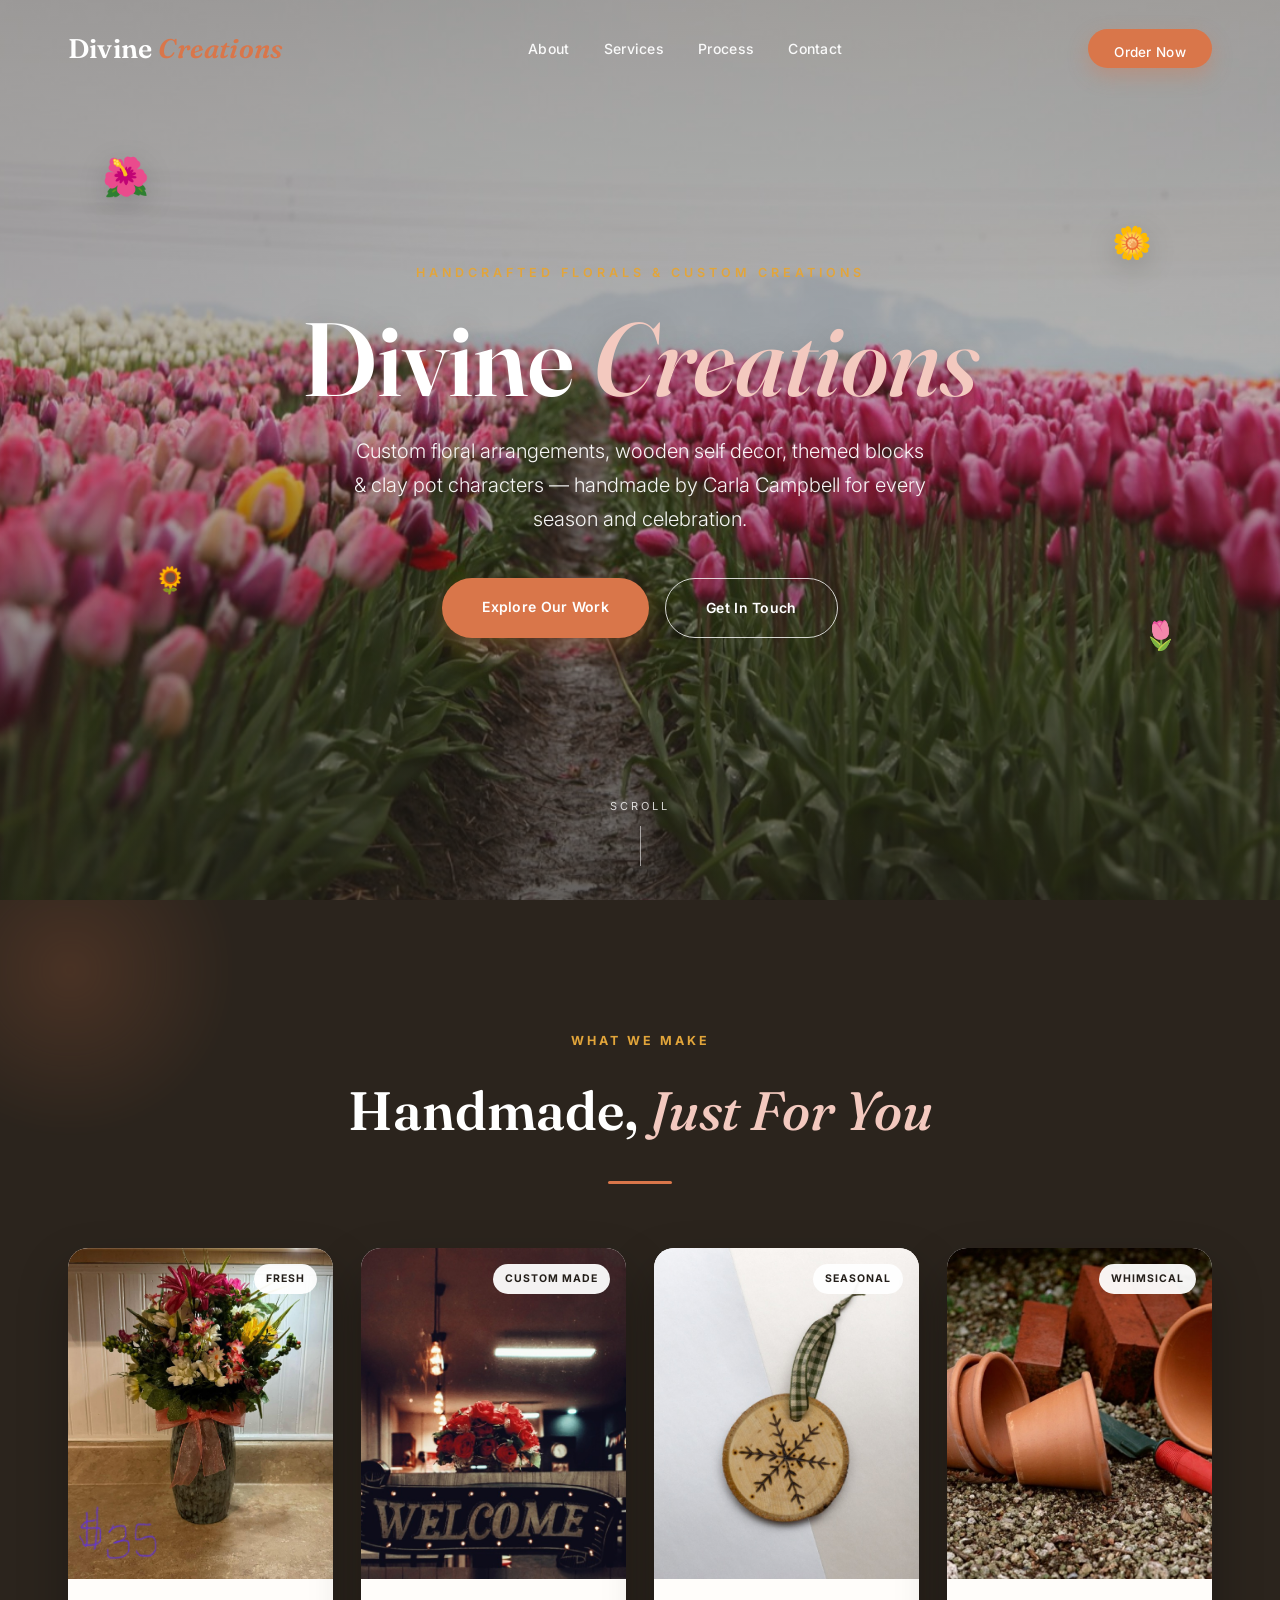
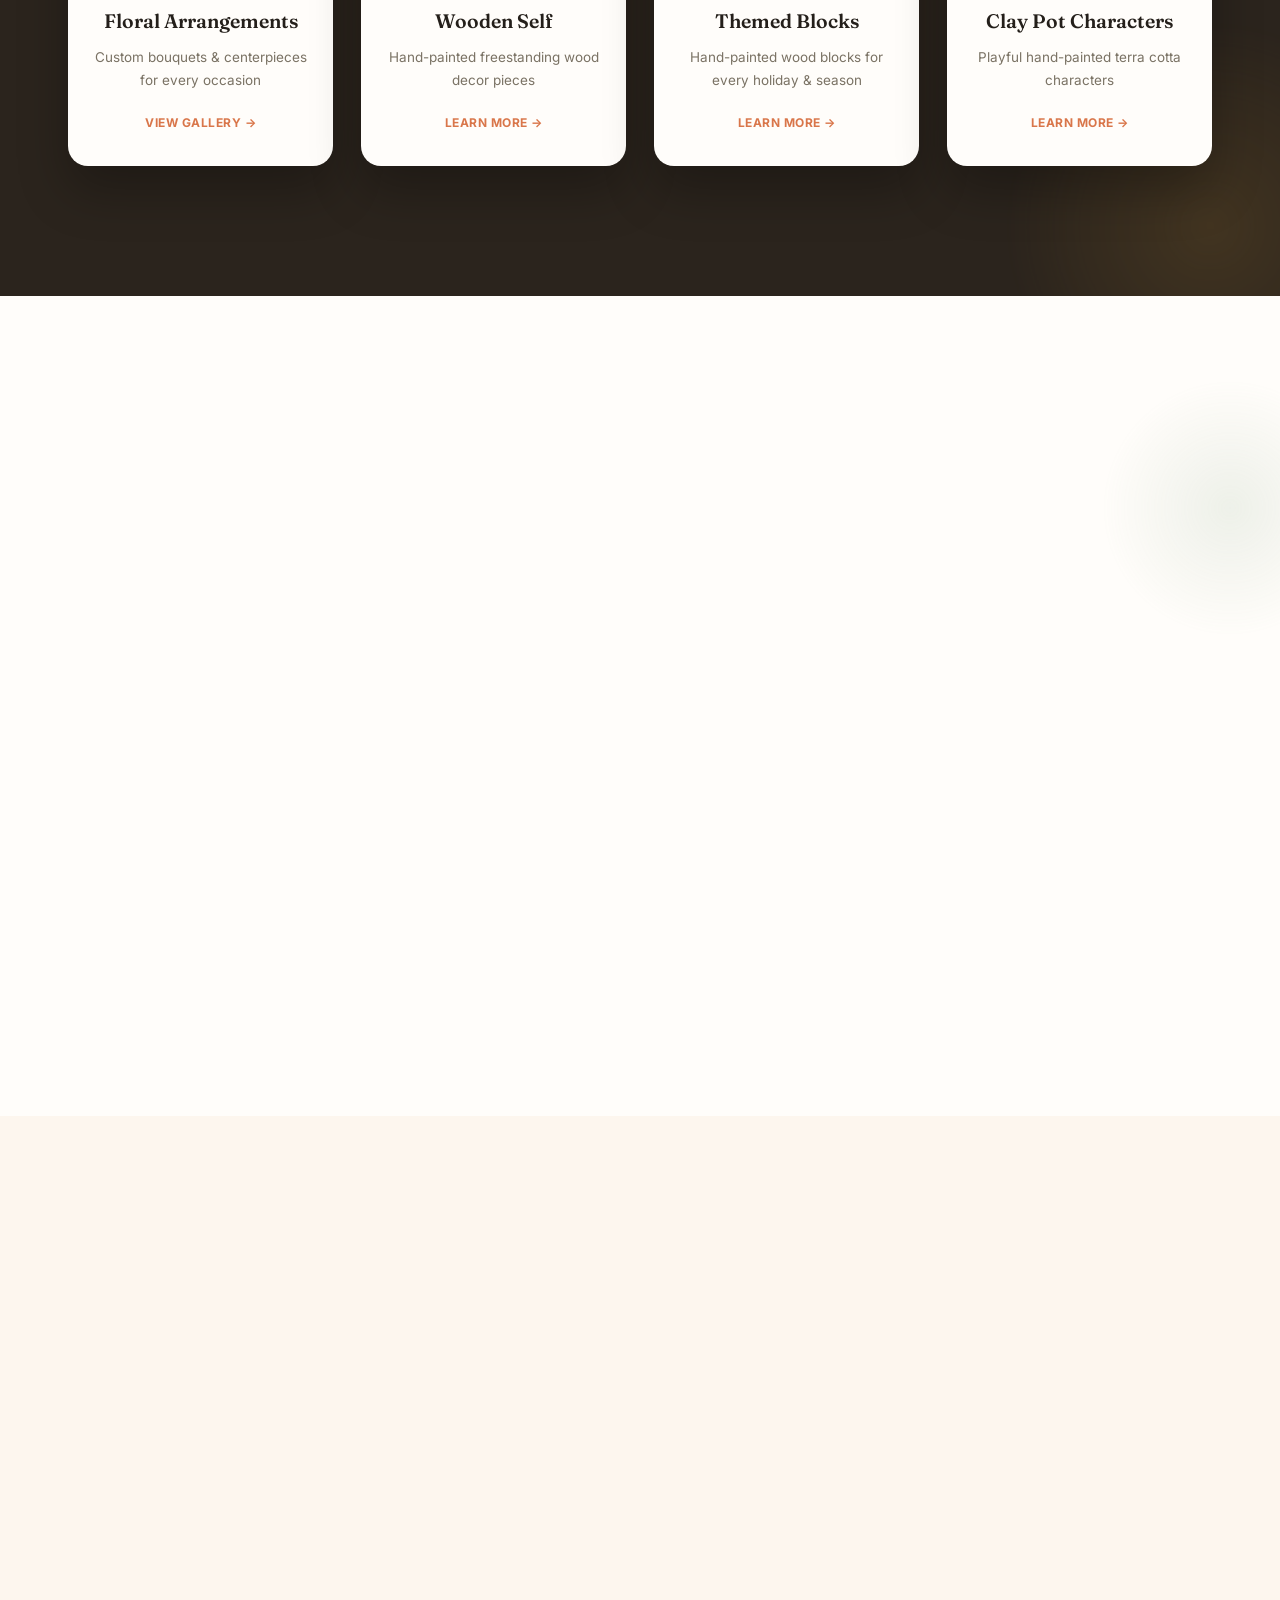
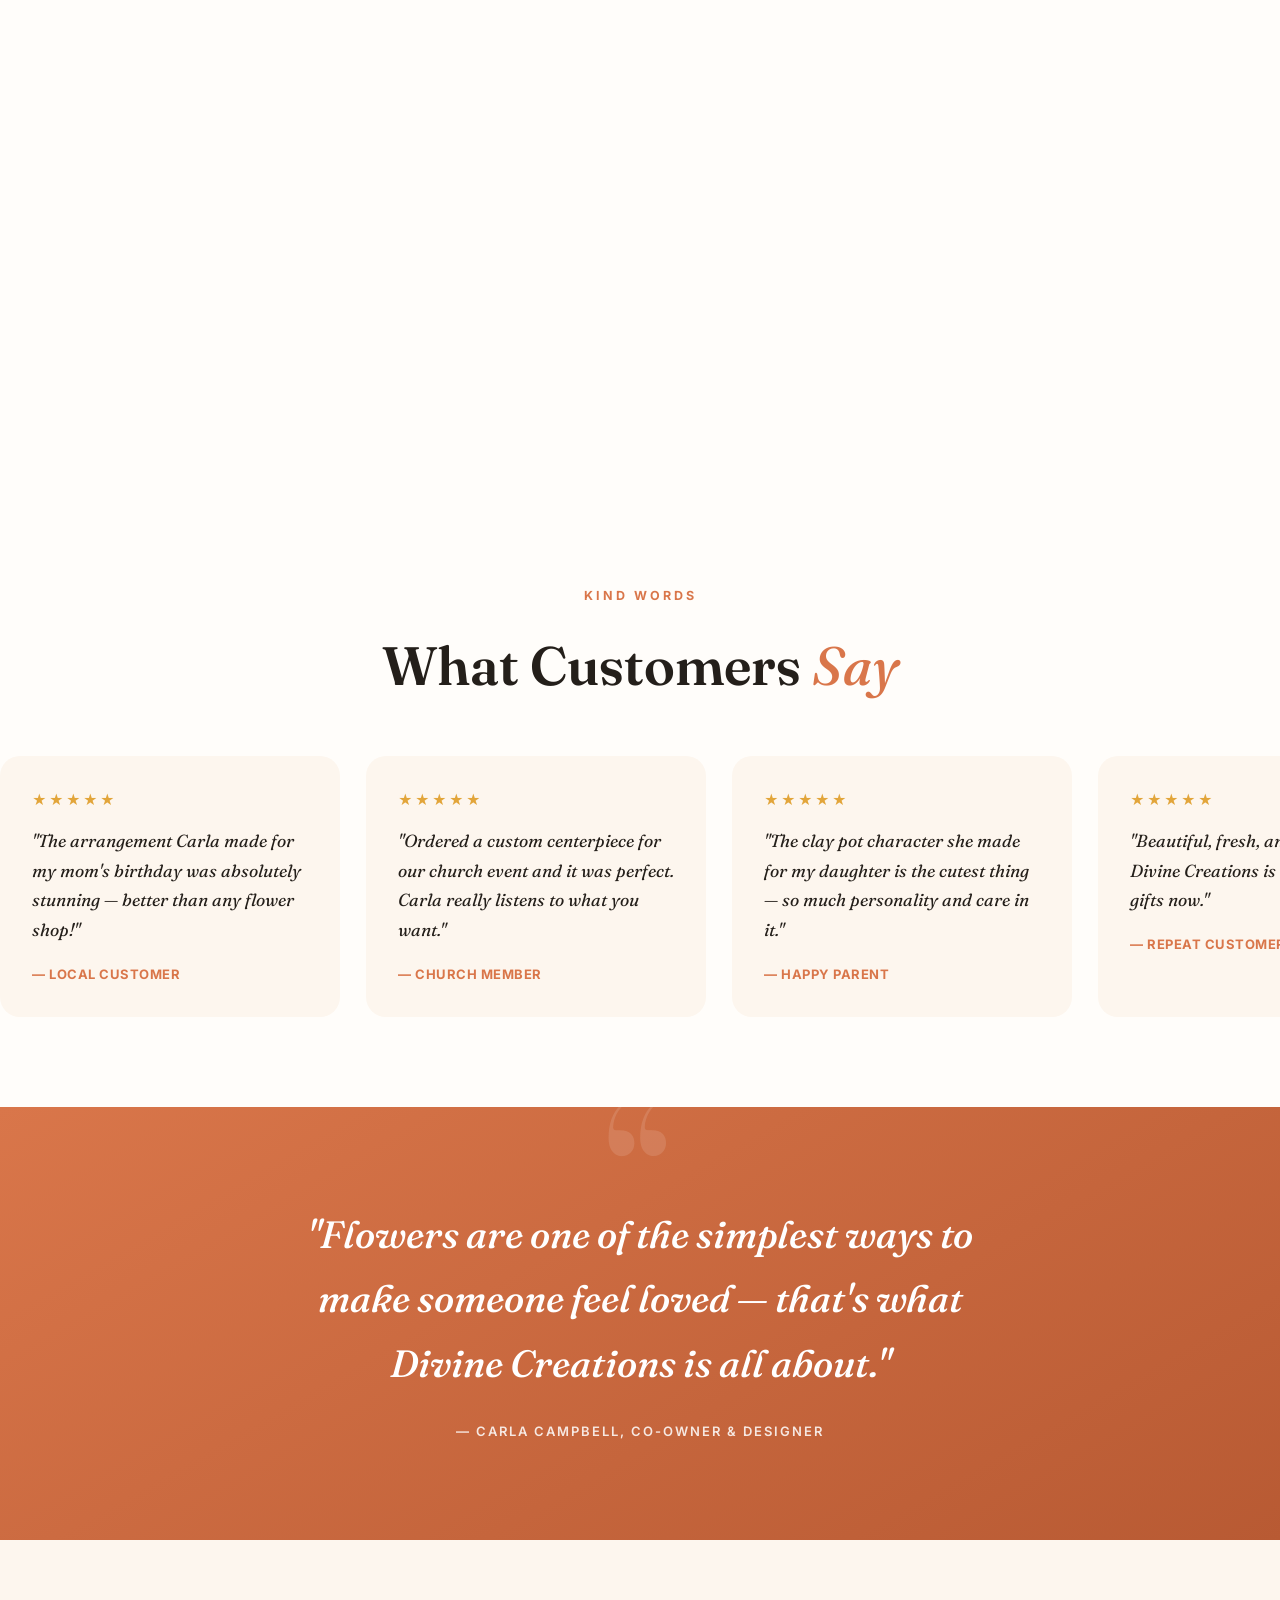
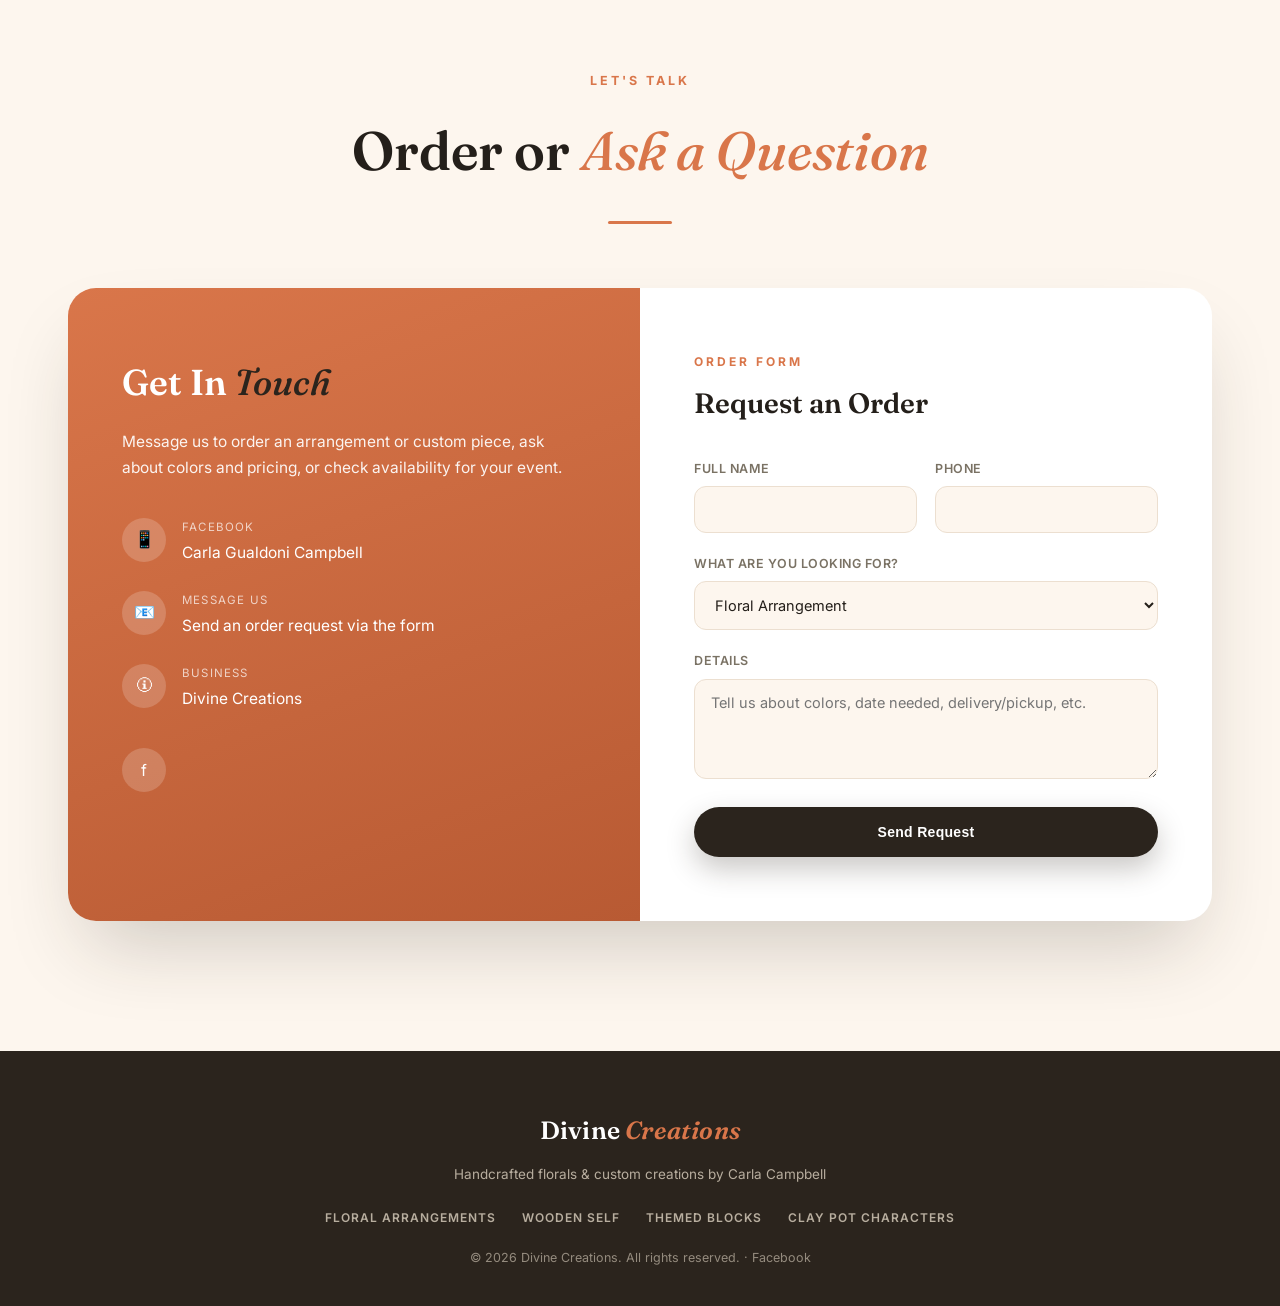
==== commit 909ccbf7: "feat: mobile-responsive layout + hamburger menu Add full-screen mobile nav with services submenu, ti" ====
--- a/index.html
+++ b/index.html
@@ -29,8 +29,25 @@
       <li><a class="nav-link" href="#contact">Contact</a></li>
     </ul>
     <a href="#contact" class="nav-link nav-cta">Order Now</a>
+    <button class="hamburger" id="hamburger" aria-label="Menu" aria-expanded="false">
+      <span></span><span></span><span></span>
+    </button>
   </div>
 </header>
+
+<div class="mobile-menu" id="mobile-menu">
+  <a href="#about">About</a>
+  <div class="mm-group">
+    <span class="mm-label">Services</span>
+    <a href="services/floral-arrangements.html"><span class="em">&#128144;</span>Floral Arrangements</a>
+    <a href="services/wooden-self.html"><span class="em">&#129905;</span>Wooden Self</a>
+    <a href="services/themed-blocks.html"><span class="em">&#127912;</span>Themed Blocks</a>
+    <a href="services/clay-pot-characters.html"><span class="em">&#127994;</span>Clay Pot Characters</a>
+  </div>
+  <a href="#process">Process</a>
+  <a href="#contact">Contact</a>
+  <a href="#contact" class="btn">Order Now</a>
+</div>
 
 <section class="hero">
   <div class="hero-bg" style="background-image:url('images/stock-flower-field.jpg')"></div>
--- a/styles.css
+++ b/styles.css
@@ -112,6 +112,47 @@
 .dropdown a::after { display: none; }
 .dropdown a:hover { background: var(--cream); transform: translateX(3px); }
 .dropdown a .em { font-size: 18px; }
+
+/* Hamburger (mobile) */
+.hamburger {
+  display: none; flex-direction: column; justify-content: center; gap: 5px;
+  width: 42px; height: 42px; background: rgba(255,255,255,0.14); border: none;
+  border-radius: 10px; cursor: pointer; padding: 0; z-index: 320; position: relative;
+}
+header.scrolled .hamburger { background: rgba(43,36,29,0.08); }
+.hamburger span {
+  display: block; width: 20px; height: 2px; margin: 0 auto; background: #fff;
+  border-radius: 2px; transition: transform 0.3s ease, opacity 0.3s ease, background 0.3s ease;
+}
+header.scrolled .hamburger span { background: var(--ink); }
+.hamburger.open span:nth-child(1) { transform: translateY(7px) rotate(45deg); }
+.hamburger.open span:nth-child(2) { opacity: 0; }
+.hamburger.open span:nth-child(3) { transform: translateY(-7px) rotate(-45deg); }
+.hamburger.open span { background: #fff; }
+
+/* Mobile menu panel */
+.mobile-menu {
+  position: fixed; inset: 0; z-index: 290;
+  background: var(--deep); color: #fff;
+  display: flex; flex-direction: column; justify-content: center;
+  padding: 100px 40px 60px;
+  transform: translateY(-100%); transition: transform 0.45s cubic-bezier(.2,.8,.2,1);
+  overflow-y: auto;
+}
+.mobile-menu.open { transform: translateY(0); }
+.mobile-menu a {
+  display: block; text-decoration: none; color: #fff; font-family: 'Fraunces', serif;
+  font-size: 25px; font-weight: 500; padding: 14px 0; border-bottom: 1px solid rgba(255,255,255,0.1);
+}
+.mobile-menu .mm-group { margin-top: 4px; }
+.mobile-menu .mm-label {
+  display: block; text-transform: uppercase; letter-spacing: 2px; font-size: 11.5px;
+  color: var(--gold); font-weight: 700; margin: 22px 0 4px; font-family: 'Inter', sans-serif;
+}
+.mobile-menu .mm-group a { font-size: 18px; padding: 10px 0; border-bottom: none; color: #e6ded1; font-family: 'Inter', sans-serif; font-weight: 500; }
+.mobile-menu .mm-group a .em { margin-right: 8px; }
+.mobile-menu .btn { margin-top: 30px; text-align: center; border-bottom: none; }
+body.menu-open { overflow: hidden; }
 
 /* Buttons */
 .btn {
@@ -342,6 +383,8 @@
 
 @media (max-width: 960px) {
   .nav ul { display: none; }
+  .nav > .nav-cta { display: none; }
+  .hamburger { display: flex; }
   .about-grid { grid-template-columns: 1fr; }
   .about-photo { max-width: 380px; margin: 0 auto 50px; }
   .process-grid { grid-template-columns: 1fr; }
@@ -352,3 +395,27 @@
   .masonry { columns: 2 200px; }
   section { padding: 96px 0; }
 }
+
+@media (max-width: 640px) {
+  .container { padding: 0 20px; }
+  section { padding: 72px 0; }
+  .hero-inner { padding: 0 12px; }
+  .hero h1 { font-size: clamp(38px, 12vw, 58px); }
+  .hero h2 { font-size: 15px; margin-bottom: 32px; }
+  .btn { padding: 15px 30px; font-size: 13px; }
+  .btn-row { flex-direction: column; align-items: stretch; }
+  .btn-row .btn { text-align: center; }
+  .petal { display: none; }
+  .offerings-grid { grid-template-columns: 1fr; max-width: 380px; margin: 0 auto; }
+  .masonry { columns: 1 100%; }
+  .subhero { min-height: 50vh; }
+  .subhero-inner { padding: 100px 16px 0; }
+  .subhero h1 { font-size: clamp(32px, 11vw, 44px); }
+  .about-photo .tag { left: 0; bottom: -18px; padding: 14px 20px; }
+  .about-photo .ring { display: none; }
+  .contact-info, .contact-form { padding: 40px 26px; }
+  .contact-info h2 { font-size: 28px; }
+  .t-card { width: 280px; padding: 24px; }
+  .section-head { margin-bottom: 44px; }
+  footer .fnav { gap: 14px 22px; }
+}
